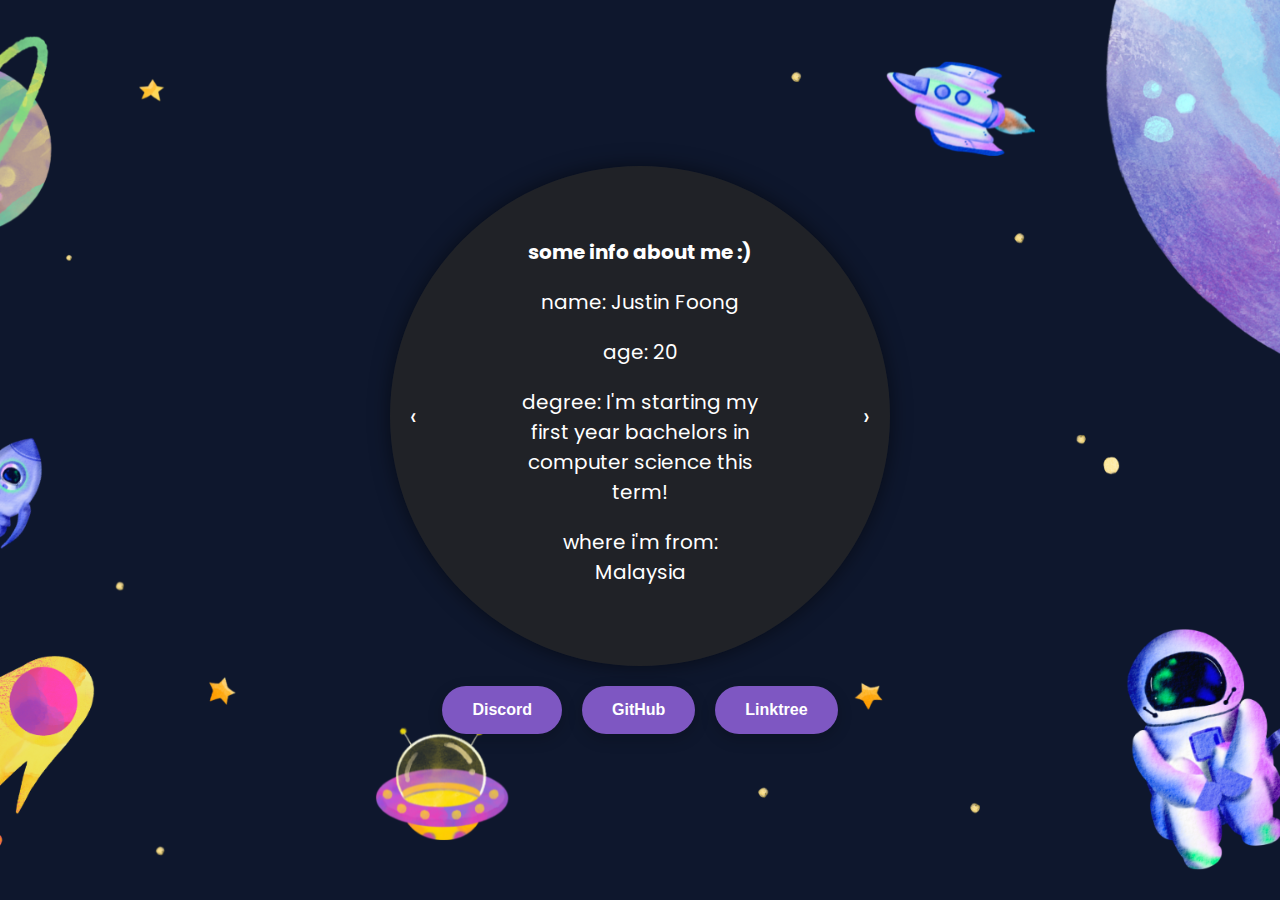
==== index.html @ a25d72df "Create index.html" ====
<!DOCTYPE html>
<html lang="en">
<head>
   <meta charset="UTF-8">
   <meta name="viewport" content="width=device-width, initial-scale=1.0">
   <title>Circle Profile</title>
   <link rel="stylesheet" href="https://cdnjs.cloudflare.com/ajax/libs/font-awesome/5.15.3/css/all.min.css">
   <style>
       @import url('https://fonts.googleapis.com/css2?family=Poppins:wght@400;600;700&display=swap');

       body {
           font-family: 'Poppins', sans-serif;
           background-image: url('asdf.png');
           background-size: cover;
           background-position: center;
           color: #fff;
           display: flex;
           flex-direction: column;
           justify-content: center;
           align-items: center;
           height: 100vh;
           margin: 0;
           overflow: hidden;
       }

       .profile-container {
           position: relative;
           width: 500px;
           height: 500px;
       }

       .profile-carousel {
           position: absolute;
           top: 50%;
           left: 50%;
           transform: translate(-50%, -50%);
           width: 500px;
           height: 500px;
           border-radius: 50%;
           background-color: rgba(37, 37, 37, 0.8);
           box-shadow: 0 0 20px rgba(0, 0, 0, 0.5);
           overflow: hidden;
           display: flex;
           justify-content: center;
           align-items: center;
       }

       .profile-info {
           position: absolute;
           top: 50%;
           left: 50%;
           transform: translate(-50%, -50%);
           text-align: center;
           opacity: 0;
           transition: opacity 0.5s ease;
       }

       .profile-info.active {
           opacity: 1;
       }

       .profile-info h1, .profile-info h2, .profile-info p {
           font-size: 20px;
           line-height: 1.5;
       }

       .profile-links a {
           display: inline-block;
           margin: 0 10px;
           color: #fff;
           text-decoration: none;
           transition: transform 0.3s ease;
       }

       .profile-links a:hover {
           transform: scale(1.2);
       }

       .arrow {
           position: absolute;
           top: 50%;
           transform: translateY(-50%);
           font-size: 24px;
           color: #fff;
           cursor: pointer;
           z-index: 3;
       }

       .arrow.prev {
           left: 20px;
       }

       .arrow.next {
           right: 20px;
       }

       .buttons {
           display: flex;
           justify-content: center;
           margin-top: 20px;
       }

       .buttons button {
           margin: 0 10px;
           padding: 15px 30px;
           background-color: #7e57c2;
           color: #fff;
           border: none;
           border-radius: 30px;
           font-size: 16px;
           font-weight: 600;
           cursor: pointer;
           transition: background-color 0.3s ease, transform 0.3s ease;
           box-shadow: 0 5px 15px rgba(0, 0, 0, 0.2);
       }

       .buttons button:hover {
           background-color: #5e35b1;
           transform: translateY(-3px);
       }
   </style>
</head>
<body>
   <div class="profile-container">
       <div class="profile-carousel">
           <div class="profile-info active">
               <h1>some info about me :)</h1>
               <p>name: Justin Foong</p>
               <p>age: 20</p>
               <p>degree: I'm starting my first year bachelors in computer science this term!</p>
               <p>where i'm from: Malaysia</p>
           </div>
           <div class="profile-info">
               <h2>About My Coding</h2>
               <p>I started coding at the age of 14, but quickly fell out of it and only recently picked it up again nearing the end of high school. I'm primarily a python coder, and love coding twitter and discord bots, although I do code in other languages like html, css, javascript and php as well!</p>
           </div>
           <div class="profile-info">
               <h2>some MORE info about me :0</h2>
               <p>I love cooking, playing video games and coding in my free time. I've recently been addicted to a roblox game which has taken up most of my time these days 😵</p>
           </div>
       </div>
       <div class="arrow prev" onclick="prevSection()">&#8249;</div>
       <div class="arrow next" onclick="nextSection()">&#8250;</div>
   </div>

   <div class="buttons">
       <button id="discordbutton" onclick="copyDiscord()">Discord</button>
       <a href="https://github.com/JustinFoong" target="_blank"><button>GitHub</button></a>
       <a href="http://linktr.ee/kerdoosh" target="_blank"><button>Linktree</button></a>
   </div>

   <script>
       const infoSections = document.querySelectorAll('.profile-info');
       let currentSection = 0;

       function showSection(index) {
           infoSections.forEach((section, i) => {
               section.classList.toggle('active', i === index);
           });
       }

       function prevSection() {
           currentSection = (currentSection - 1 + infoSections.length) % infoSections.length;
           showSection(currentSection);
       }

       function nextSection() {
           currentSection = (currentSection + 1) % infoSections.length;
           showSection(currentSection);
       }

       showSection(currentSection);

       function copyDiscord() {
           const discordbutton = document.getElementById('discordbutton');
           navigator.clipboard.writeText('crown._')
               .then(() => {
                discordbutton.textContent = 'Username copied';
                   setTimeout(() => {
                    discordbutton.textContent = 'Discord';
                   }, 2000);
               })
               .catch((error) => {
                   console.error('Failed to copy text: ', error);
               });
       }
   </script>
</body>
</html>
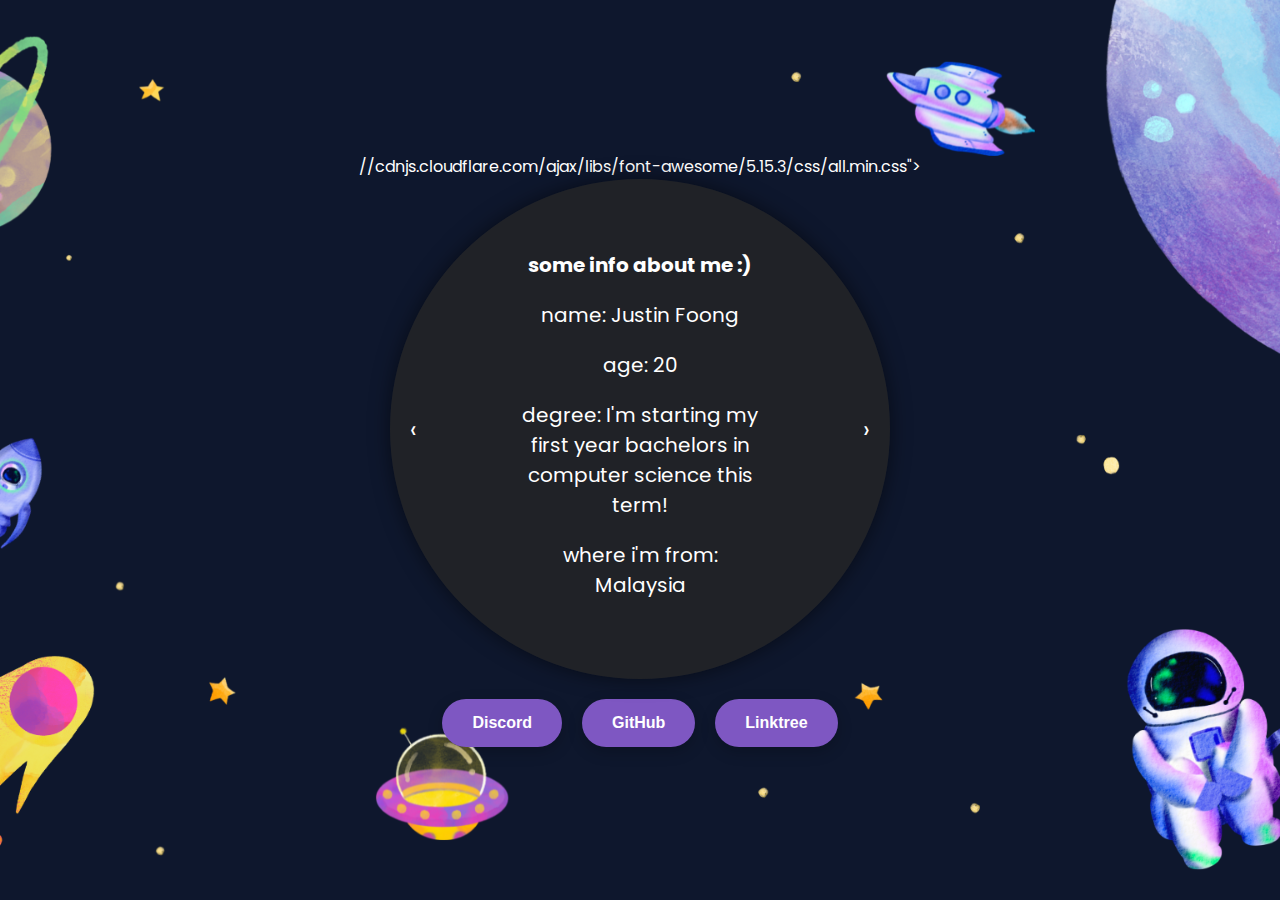
==== commit f84624fb: "Update index.html" ====
--- a/index.html
+++ b/index.html
@@ -3,8 +3,10 @@
 <head>
    <meta charset="UTF-8">
    <meta name="viewport" content="width=device-width, initial-scale=1.0">
-   <title>Circle Profile</title>
-   <link rel="stylesheet" href="https://cdnjs.cloudflare.com/ajax/libs/font-awesome/5.15.3/css/all.min.css">
+   <title>
+    <img src="popopf.gif" alt="pop pop" style="height: 24px; vertical-align: middle;"> hello!
+   </title>
+   //cdnjs.cloudflare.com/ajax/libs/font-awesome/5.15.3/css/all.min.css">
    <style>
        @import url('https://fonts.googleapis.com/css2?family=Poppins:wght@400;600;700&display=swap');
 
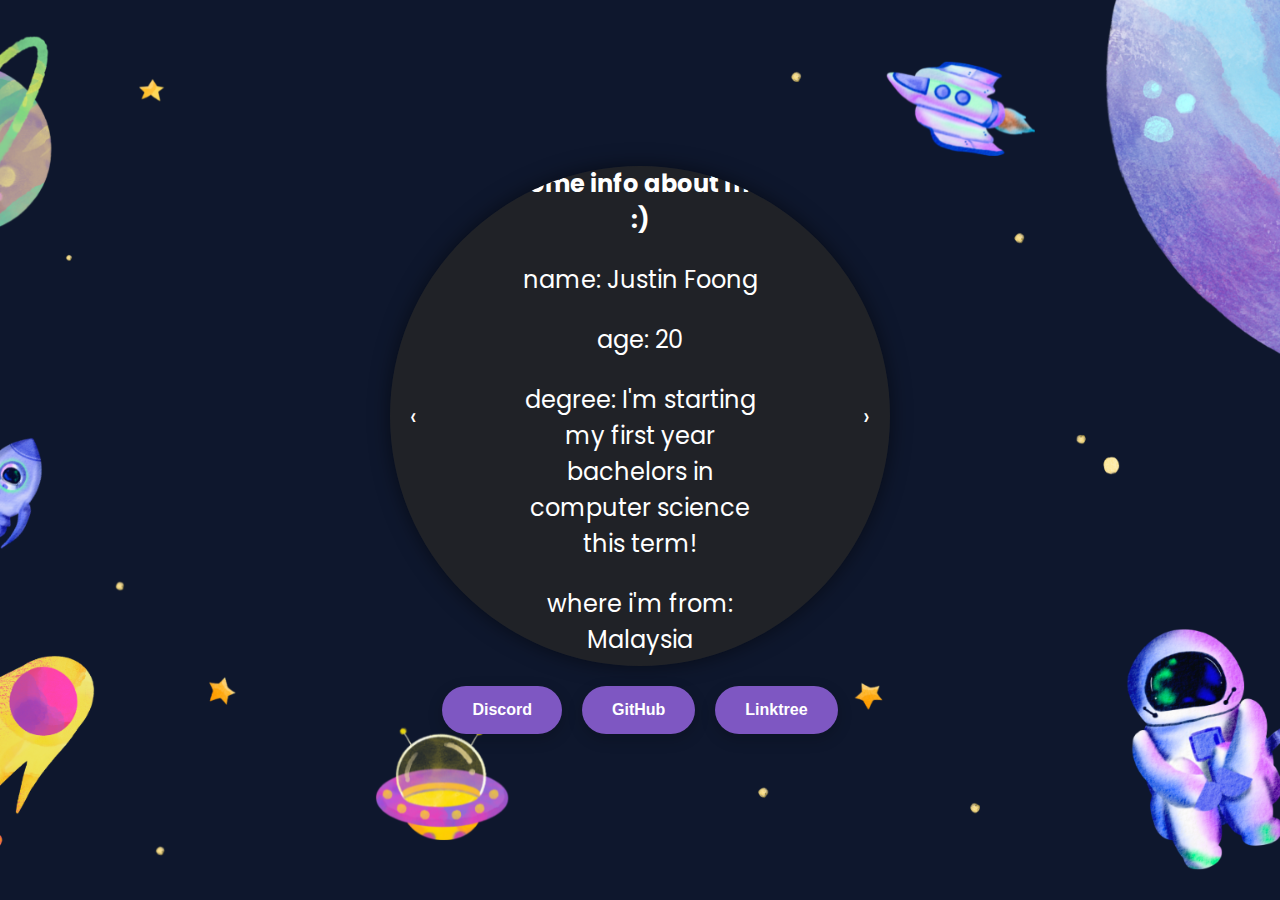
==== commit e91b185f: "Update index.html" ====
--- a/index.html
+++ b/index.html
@@ -1,191 +1,191 @@
 <!DOCTYPE html>
 <html lang="en">
 <head>
-   <meta charset="UTF-8">
-   <meta name="viewport" content="width=device-width, initial-scale=1.0">
-   <title>
-    <img src="popopf.gif" alt="pop pop" style="height: 24px; vertical-align: middle;"> hello!
-   </title>
-   //cdnjs.cloudflare.com/ajax/libs/font-awesome/5.15.3/css/all.min.css">
-   <style>
-       @import url('https://fonts.googleapis.com/css2?family=Poppins:wght@400;600;700&display=swap');
+    <meta charset="UTF-8">
+    <meta name="viewport" content="width=device-width, initial-scale=1.0">
+    <title>
+        <img src="popop.gif" alt="pop pop" style="height: 24px; vertical-align: middle;"> hello!
+    </title>
+    <link rel="stylesheet" href="https://cdnjs.cloudflare.com/ajax/libs/font-awesome/5.15.3/css/all.min.css">
+    <style>
+        @import url('https://fonts.googleapis.com/css2?family=Poppins:wght@400;600;700&display=swap');
 
-       body {
-           font-family: 'Poppins', sans-serif;
-           background-image: url('asdf.png');
-           background-size: cover;
-           background-position: center;
-           color: #fff;
-           display: flex;
-           flex-direction: column;
-           justify-content: center;
-           align-items: center;
-           height: 100vh;
-           margin: 0;
-           overflow: hidden;
-       }
+        body {
+            font-family: 'Poppins', Arial, sans-serif;
+            background-image: url('asdf.png');
+            background-size: cover;
+            background-position: center;
+            color: #fff;
+            display: flex;
+            flex-direction: column;
+            justify-content: center;
+            align-items: center;
+            height: 100vh;
+            margin: 0;
+            overflow: hidden;
+        }
 
-       .profile-container {
-           position: relative;
-           width: 500px;
-           height: 500px;
-       }
+        .profile-container {
+            position: relative;
+            width: 500px;
+            height: 500px;
+        }
 
-       .profile-carousel {
-           position: absolute;
-           top: 50%;
-           left: 50%;
-           transform: translate(-50%, -50%);
-           width: 500px;
-           height: 500px;
-           border-radius: 50%;
-           background-color: rgba(37, 37, 37, 0.8);
-           box-shadow: 0 0 20px rgba(0, 0, 0, 0.5);
-           overflow: hidden;
-           display: flex;
-           justify-content: center;
-           align-items: center;
-       }
+        .profile-carousel {
+            position: absolute;
+            top: 50%;
+            left: 50%;
+            transform: translate(-50%, -50%);
+            width: 500px;
+            height: 500px;
+            border-radius: 50%;
+            background-color: rgba(37, 37, 37, 0.8);
+            box-shadow: 0 0 20px rgba(0, 0, 0, 0.5);
+            overflow: hidden;
+            display: flex;
+            justify-content: center;
+            align-items: center;
+        }
 
-       .profile-info {
-           position: absolute;
-           top: 50%;
-           left: 50%;
-           transform: translate(-50%, -50%);
-           text-align: center;
-           opacity: 0;
-           transition: opacity 0.5s ease;
-       }
+        .profile-info {
+            position: absolute;
+            top: 50%;
+            left: 50%;
+            transform: translate(-50%, -50%);
+            text-align: center;
+            opacity: 0;
+            transition: opacity 0.5s ease;
+        }
 
-       .profile-info.active {
-           opacity: 1;
-       }
+        .profile-info.active {
+            opacity: 1;
+        }
 
-       .profile-info h1, .profile-info h2, .profile-info p {
-           font-size: 20px;
-           line-height: 1.5;
-       }
+        .profile-info h1, .profile-info h2, .profile-info p {
+            font-size: 24px;
+            line-height: 1.5;
+        }
 
-       .profile-links a {
-           display: inline-block;
-           margin: 0 10px;
-           color: #fff;
-           text-decoration: none;
-           transition: transform 0.3s ease;
-       }
+        .profile-links a {
+            display: inline-block;
+            margin: 0 10px;
+            color: #fff;
+            text-decoration: none;
+            transition: transform 0.3s ease;
+        }
 
-       .profile-links a:hover {
-           transform: scale(1.2);
-       }
+        .profile-links a:hover {
+            transform: scale(1.2);
+        }
 
-       .arrow {
-           position: absolute;
-           top: 50%;
-           transform: translateY(-50%);
-           font-size: 24px;
-           color: #fff;
-           cursor: pointer;
-           z-index: 3;
-       }
+        .arrow {
+            position: absolute;
+            top: 50%;
+            transform: translateY(-50%);
+            font-size: 24px;
+            color: #fff;
+            cursor: pointer;
+            z-index: 3;
+        }
 
-       .arrow.prev {
-           left: 20px;
-       }
+        .arrow.prev {
+            left: 20px;
+        }
 
-       .arrow.next {
-           right: 20px;
-       }
+        .arrow.next {
+            right: 20px;
+        }
 
-       .buttons {
-           display: flex;
-           justify-content: center;
-           margin-top: 20px;
-       }
+        .buttons {
+            display: flex;
+            justify-content: center;
+            margin-top: 20px;
+        }
 
-       .buttons button {
-           margin: 0 10px;
-           padding: 15px 30px;
-           background-color: #7e57c2;
-           color: #fff;
-           border: none;
-           border-radius: 30px;
-           font-size: 16px;
-           font-weight: 600;
-           cursor: pointer;
-           transition: background-color 0.3s ease, transform 0.3s ease;
-           box-shadow: 0 5px 15px rgba(0, 0, 0, 0.2);
-       }
+        .buttons button {
+            margin: 0 10px;
+            padding: 15px 30px;
+            background-color: #7e57c2;
+            color: #fff;
+            border: none;
+            border-radius: 30px;
+            font-size: 16px;
+            font-weight: 600;
+            cursor: pointer;
+            transition: background-color 0.3s ease, transform 0.3s ease;
+            box-shadow: 0 5px 15px rgba(0, 0, 0, 0.2);
+        }
 
-       .buttons button:hover {
-           background-color: #5e35b1;
-           transform: translateY(-3px);
-       }
-   </style>
+        .buttons button:hover {
+            background-color: #5e35b1;
+            transform: translateY(-3px);
+        }
+    </style>
 </head>
 <body>
-   <div class="profile-container">
-       <div class="profile-carousel">
-           <div class="profile-info active">
-               <h1>some info about me :)</h1>
-               <p>name: Justin Foong</p>
-               <p>age: 20</p>
-               <p>degree: I'm starting my first year bachelors in computer science this term!</p>
-               <p>where i'm from: Malaysia</p>
-           </div>
-           <div class="profile-info">
-               <h2>About My Coding</h2>
-               <p>I started coding at the age of 14, but quickly fell out of it and only recently picked it up again nearing the end of high school. I'm primarily a python coder, and love coding twitter and discord bots, although I do code in other languages like html, css, javascript and php as well!</p>
-           </div>
-           <div class="profile-info">
-               <h2>some MORE info about me :0</h2>
-               <p>I love cooking, playing video games and coding in my free time. I've recently been addicted to a roblox game which has taken up most of my time these days 😵</p>
-           </div>
-       </div>
-       <div class="arrow prev" onclick="prevSection()">&#8249;</div>
-       <div class="arrow next" onclick="nextSection()">&#8250;</div>
-   </div>
+    <div class="profile-container">
+        <div class="profile-carousel">
+            <div class="profile-info active">
+                <h1>some info about me :)</h1>
+                <p>name: Justin Foong</p>
+                <p>age: 20</p>
+                <p>degree: I'm starting my first year bachelors in computer science this term!</p>
+                <p>where i'm from: Malaysia</p>
+            </div>
+            <div class="profile-info">
+                <h2>About My Coding</h2>
+                <p>I started coding at the age of 14, but quickly fell out of it and only recently picked it up again nearing the end of high school. I'm primarily a python coder, and love coding twitter and discord bots, although I do code in other languages like html, css, javascript and php as well!</p>
+            </div>
+            <div class="profile-info">
+                <h2>some MORE info about me :0</h2>
+                <p>I love cooking, playing video games and coding in my free time. I've recently been addicted to a roblox game which has taken up most of my time these days 😵</p>
+            </div>
+        </div>
+        <div class="arrow prev" onclick="prevSection()">&#8249;</div>
+        <div class="arrow next" onclick="nextSection()">&#8250;</div>
+    </div>
 
-   <div class="buttons">
-       <button id="discordbutton" onclick="copyDiscord()">Discord</button>
-       <a href="https://github.com/JustinFoong" target="_blank"><button>GitHub</button></a>
-       <a href="http://linktr.ee/kerdoosh" target="_blank"><button>Linktree</button></a>
-   </div>
+    <div class="buttons">
+        <button id="discordbutton" onclick="copyDiscord()">Discord</button>
+        <a href="https://github.com/JustinFoong" target="_blank"><button>GitHub</button></a>
+        <a href="http://linktr.ee/kerdoosh" target="_blank"><button>Linktree</button></a>
+    </div>
 
-   <script>
-       const infoSections = document.querySelectorAll('.profile-info');
-       let currentSection = 0;
+    <script>
+        const infoSections = document.querySelectorAll('.profile-info');
+        let currentSection = 0;
 
-       function showSection(index) {
-           infoSections.forEach((section, i) => {
-               section.classList.toggle('active', i === index);
-           });
-       }
+        function showSection(index) {
+            infoSections.forEach((section, i) => {
+                section.classList.toggle('active', i === index);
+            });
+        }
 
-       function prevSection() {
-           currentSection = (currentSection - 1 + infoSections.length) % infoSections.length;
-           showSection(currentSection);
-       }
+        function prevSection() {
+            currentSection = (currentSection - 1 + infoSections.length) % infoSections.length;
+            showSection(currentSection);
+        }
 
-       function nextSection() {
-           currentSection = (currentSection + 1) % infoSections.length;
-           showSection(currentSection);
-       }
+        function nextSection() {
+            currentSection = (currentSection + 1) % infoSections.length;
+            showSection(currentSection);
+        }
 
-       showSection(currentSection);
+        showSection(currentSection);
 
-       function copyDiscord() {
-           const discordbutton = document.getElementById('discordbutton');
-           navigator.clipboard.writeText('crown._')
-               .then(() => {
-                discordbutton.textContent = 'Username copied';
-                   setTimeout(() => {
-                    discordbutton.textContent = 'Discord';
-                   }, 2000);
-               })
-               .catch((error) => {
-                   console.error('Failed to copy text: ', error);
-               });
-       }
-   </script>
+        function copyDiscord() {
+            const discordbutton = document.getElementById('discordbutton');
+            navigator.clipboard.writeText('crown._')
+                .then(() => {
+                    discordbutton.textContent = 'Username copied';
+                    setTimeout(() => {
+                        discordbutton.textContent = 'Discord';
+                    }, 2000);
+                })
+                .catch((error) => {
+                    console.error('Failed to copy text: ', error);
+                });
+        }
+    </script>
 </body>
-</html>+</html>
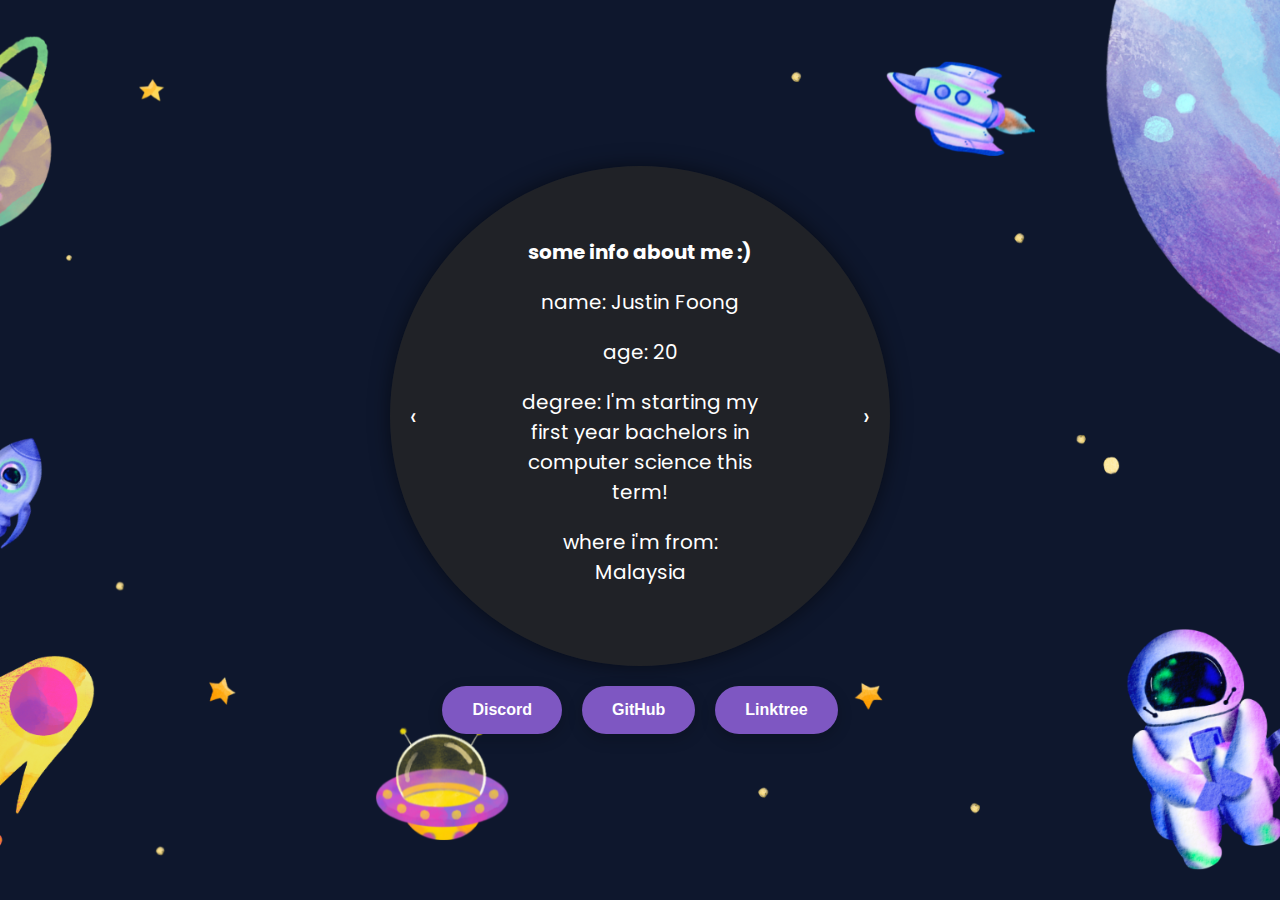
==== commit aa394dd3: "Update index.html" ====
--- a/index.html
+++ b/index.html
@@ -4,7 +4,7 @@
     <meta charset="UTF-8">
     <meta name="viewport" content="width=device-width, initial-scale=1.0">
     <title>
-        <img src="popop.gif" alt="pop pop" style="height: 24px; vertical-align: middle;"> hello!
+        &lt;img src="popop.gif" alt="pop pop" style="height: 24px; vertical-align: middle;"&gt; hello!
     </title>
     <link rel="stylesheet" href="https://cdnjs.cloudflare.com/ajax/libs/font-awesome/5.15.3/css/all.min.css">
     <style>
@@ -62,7 +62,7 @@
         }
 
         .profile-info h1, .profile-info h2, .profile-info p {
-            font-size: 24px;
+            font-size: 20px;
             line-height: 1.5;
         }
 
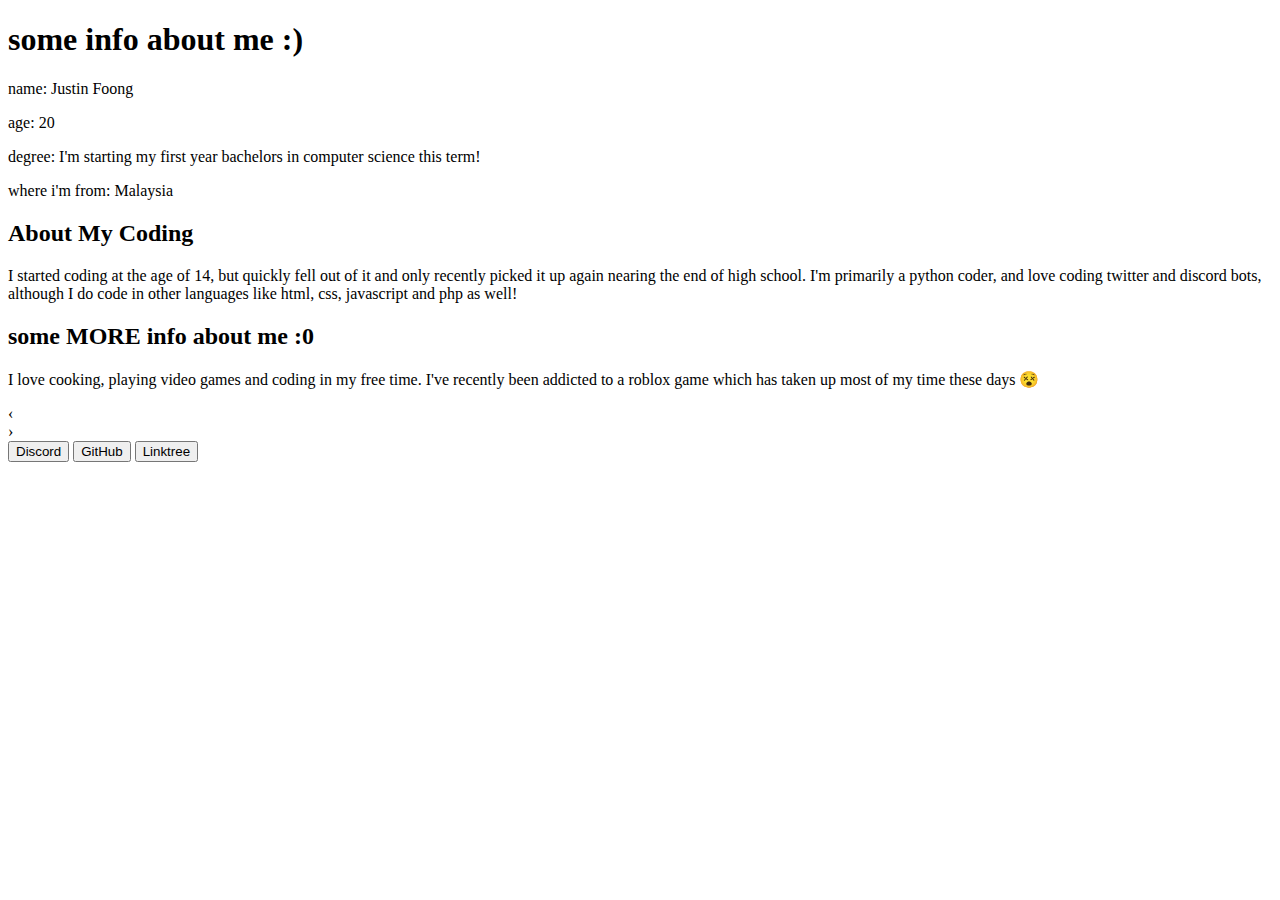
==== commit d7686024: "Update index.html" ====
--- a/index.html
+++ b/index.html
@@ -3,124 +3,9 @@
 <head>
     <meta charset="UTF-8">
     <meta name="viewport" content="width=device-width, initial-scale=1.0">
-    <title>
-        &lt;img src="popop.gif" alt="pop pop" style="height: 24px; vertical-align: middle;"&gt; hello!
-    </title>
+    <title>hello!</title>
     <link rel="stylesheet" href="https://cdnjs.cloudflare.com/ajax/libs/font-awesome/5.15.3/css/all.min.css">
-    <style>
-        @import url('https://fonts.googleapis.com/css2?family=Poppins:wght@400;600;700&display=swap');
-
-        body {
-            font-family: 'Poppins', Arial, sans-serif;
-            background-image: url('asdf.png');
-            background-size: cover;
-            background-position: center;
-            color: #fff;
-            display: flex;
-            flex-direction: column;
-            justify-content: center;
-            align-items: center;
-            height: 100vh;
-            margin: 0;
-            overflow: hidden;
-        }
-
-        .profile-container {
-            position: relative;
-            width: 500px;
-            height: 500px;
-        }
-
-        .profile-carousel {
-            position: absolute;
-            top: 50%;
-            left: 50%;
-            transform: translate(-50%, -50%);
-            width: 500px;
-            height: 500px;
-            border-radius: 50%;
-            background-color: rgba(37, 37, 37, 0.8);
-            box-shadow: 0 0 20px rgba(0, 0, 0, 0.5);
-            overflow: hidden;
-            display: flex;
-            justify-content: center;
-            align-items: center;
-        }
-
-        .profile-info {
-            position: absolute;
-            top: 50%;
-            left: 50%;
-            transform: translate(-50%, -50%);
-            text-align: center;
-            opacity: 0;
-            transition: opacity 0.5s ease;
-        }
-
-        .profile-info.active {
-            opacity: 1;
-        }
-
-        .profile-info h1, .profile-info h2, .profile-info p {
-            font-size: 20px;
-            line-height: 1.5;
-        }
-
-        .profile-links a {
-            display: inline-block;
-            margin: 0 10px;
-            color: #fff;
-            text-decoration: none;
-            transition: transform 0.3s ease;
-        }
-
-        .profile-links a:hover {
-            transform: scale(1.2);
-        }
-
-        .arrow {
-            position: absolute;
-            top: 50%;
-            transform: translateY(-50%);
-            font-size: 24px;
-            color: #fff;
-            cursor: pointer;
-            z-index: 3;
-        }
-
-        .arrow.prev {
-            left: 20px;
-        }
-
-        .arrow.next {
-            right: 20px;
-        }
-
-        .buttons {
-            display: flex;
-            justify-content: center;
-            margin-top: 20px;
-        }
-
-        .buttons button {
-            margin: 0 10px;
-            padding: 15px 30px;
-            background-color: #7e57c2;
-            color: #fff;
-            border: none;
-            border-radius: 30px;
-            font-size: 16px;
-            font-weight: 600;
-            cursor: pointer;
-            transition: background-color 0.3s ease, transform 0.3s ease;
-            box-shadow: 0 5px 15px rgba(0, 0, 0, 0.2);
-        }
-
-        .buttons button:hover {
-            background-color: #5e35b1;
-            transform: translateY(-3px);
-        }
-    </style>
+    <link rel="stylesheet" href="styles.css">
 </head>
 <body>
     <div class="profile-container">
